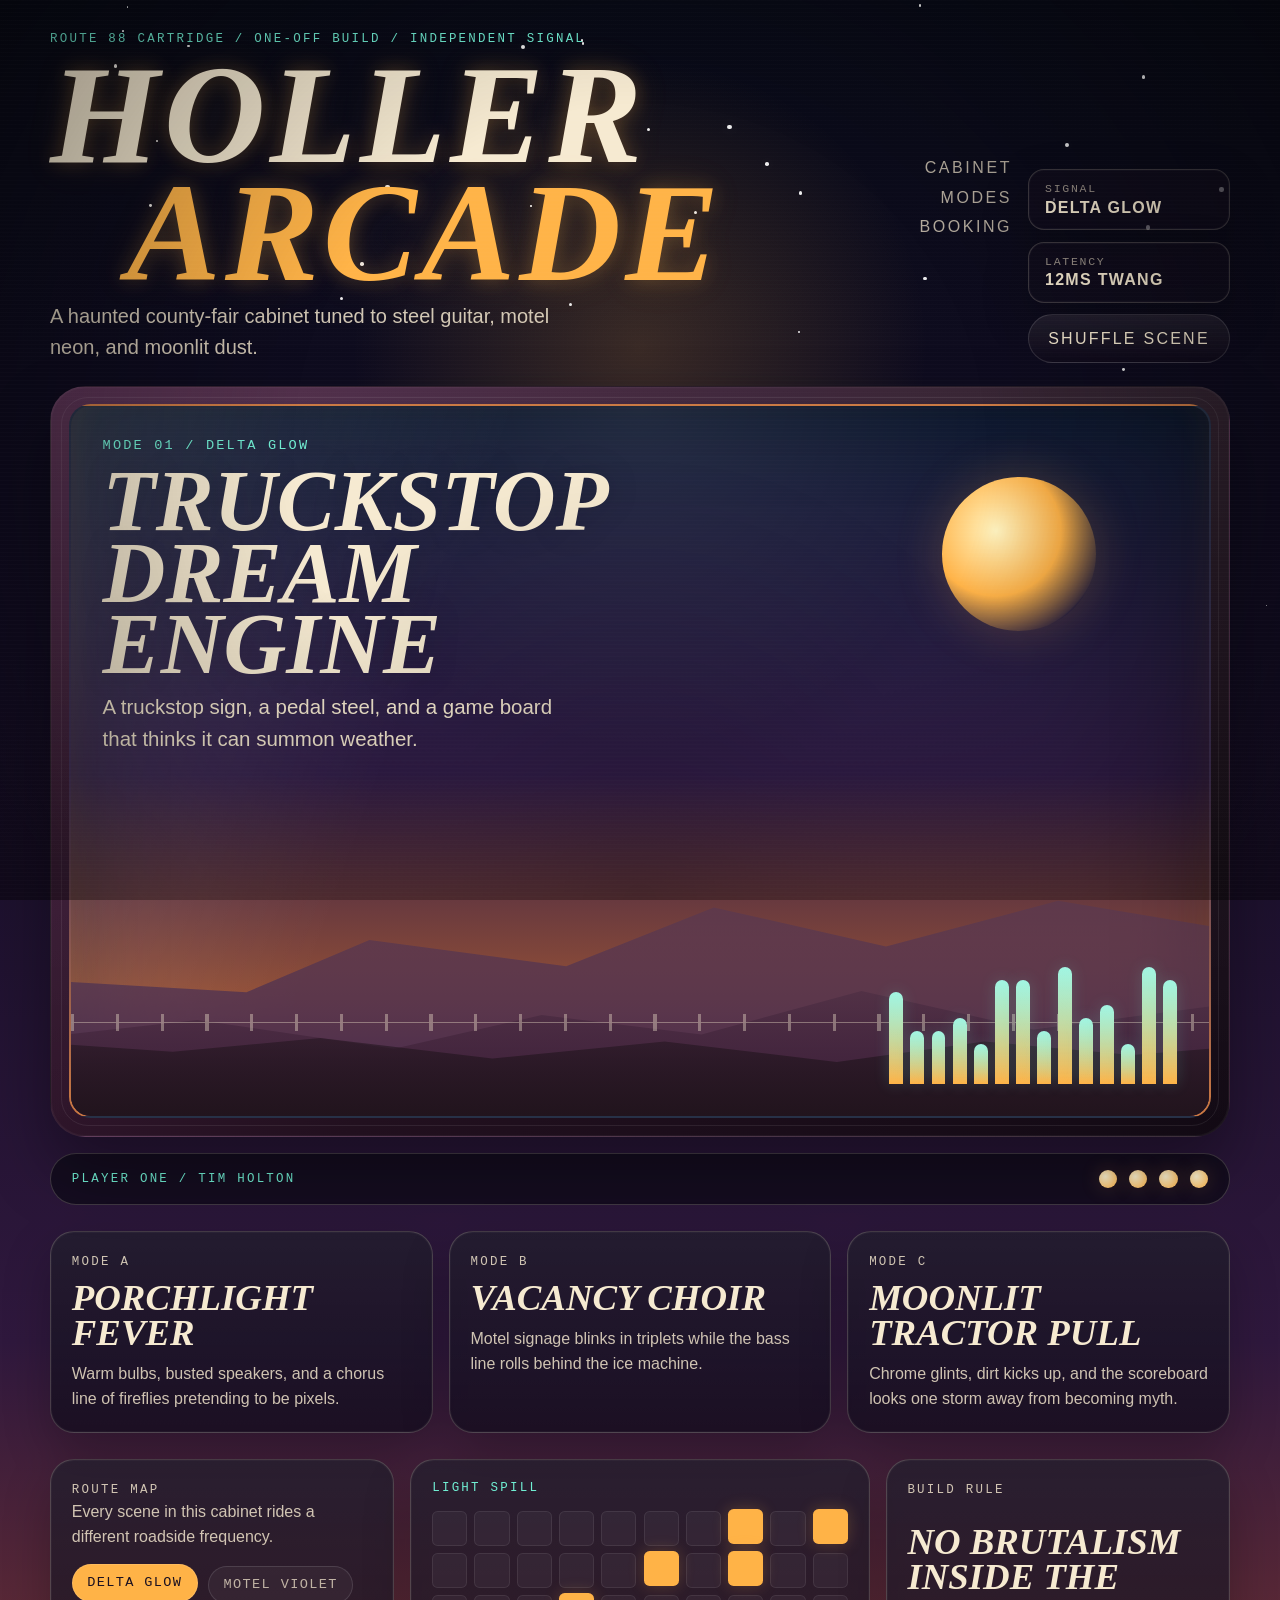
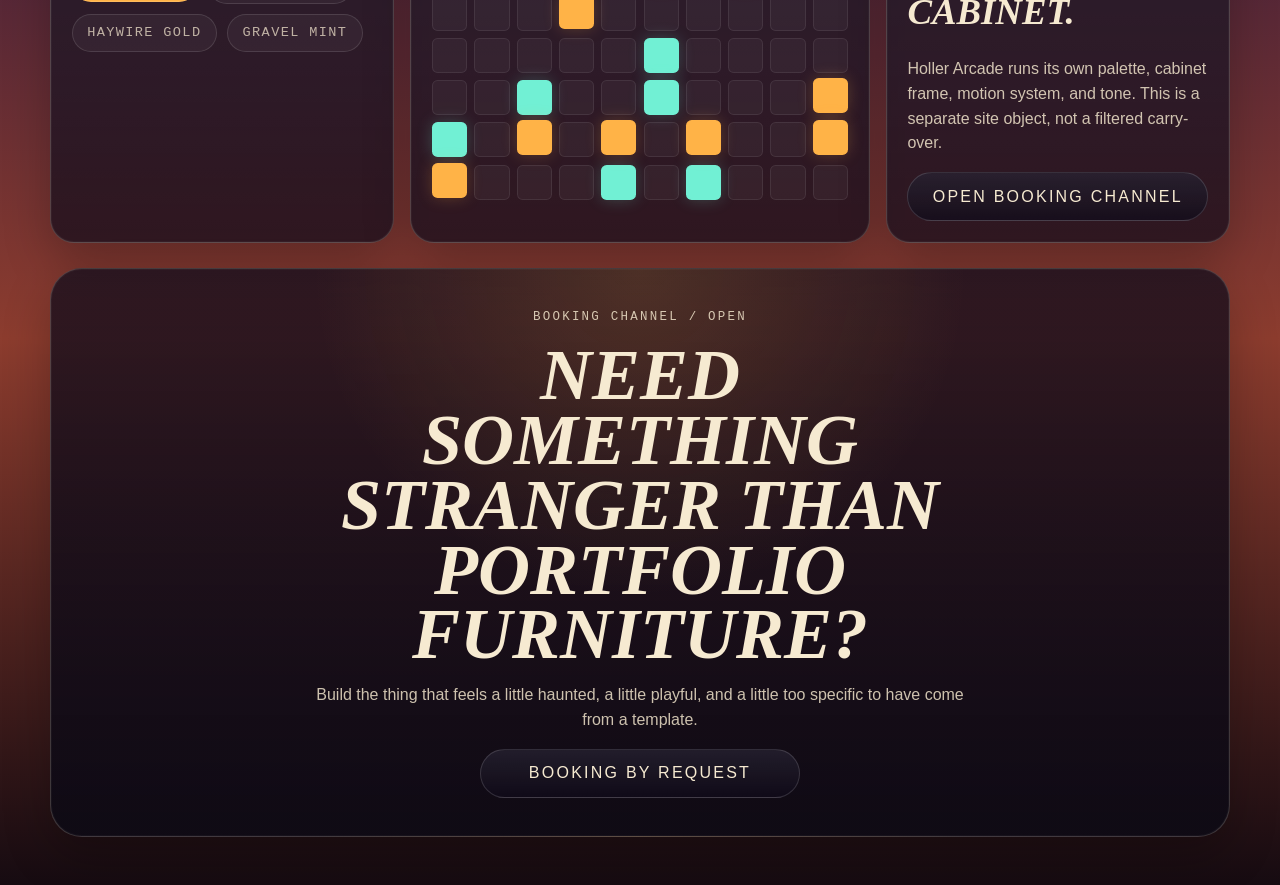
==== sites/holler-arcade/public/index.html @ 8bac521a "Redact email and republish site" ====
<!DOCTYPE html>
<html lang="en">
  <head>
    <meta charset="UTF-8" />
    <meta name="viewport" content="width=device-width, initial-scale=1.0" />
    <meta
      name="description"
      content="Holler Arcade is a haunted roadside game cabinet with motel neon, steel guitar static, and moonlit county-fair energy."
    />
    <title>Holler Arcade</title>
    <link rel="stylesheet" href="./styles.css" />
  </head>
  <body data-scene="delta">
    <div class="fx-scanlines" aria-hidden="true"></div>
    <div class="fx-vignette" aria-hidden="true"></div>
    <div class="starfield" id="starfield" aria-hidden="true"></div>

    <header class="marquee-panel" id="top">
      <div class="marquee-copy">
        <p class="boot-text">route 88 cartridge / one-off build / independent signal</p>
        <h1 class="marquee-title">
          <span>HOLLER</span>
          <span>ARCADE</span>
        </h1>
        <p class="marquee-blurb">
          A haunted county-fair cabinet tuned to steel guitar, motel neon, and
          moonlit dust.
        </p>
      </div>

      <nav class="wayfinding" aria-label="Primary">
        <a href="#cabinet">Cabinet</a>
        <a href="#modes">Modes</a>
        <a href="#booking">Booking</a>
      </nav>

      <aside class="status-cluster" aria-label="System status">
        <div class="status-pill">
          <span>signal</span>
          <strong id="signal-label">Delta Glow</strong>
        </div>
        <div class="status-pill">
          <span>latency</span>
          <strong id="latency-label">12ms twang</strong>
        </div>
        <button class="shuffle-button" id="shuffle-scene" type="button">
          shuffle scene
        </button>
      </aside>
    </header>

    <main class="playfield">
      <section class="screen-stage" id="cabinet">
        <div class="cabinet-frame">
          <div class="cabinet-glass">
            <div class="sun-disc"></div>
            <div class="mesa mesa-back"></div>
            <div class="mesa mesa-mid"></div>
            <div class="mesa mesa-front"></div>
            <div class="fence-line"></div>

            <div class="screen-hud">
              <p class="screen-kicker" id="scene-kicker">Mode 01 / Delta Glow</p>
              <h2 class="screen-title" id="scene-title">TRUCKSTOP DREAM ENGINE</h2>
              <p class="screen-copy" id="scene-copy">
                A truckstop sign, a pedal steel, and a game board that thinks it
                can summon weather.
              </p>
            </div>

            <div class="equalizer" id="equalizer" aria-hidden="true">
              <span></span>
              <span></span>
              <span></span>
              <span></span>
              <span></span>
              <span></span>
              <span></span>
              <span></span>
              <span></span>
              <span></span>
              <span></span>
              <span></span>
              <span></span>
              <span></span>
            </div>
          </div>
        </div>

        <div class="control-strip" aria-hidden="true">
          <p class="control-label">player one / tim holton</p>
          <div class="control-orbs">
            <span class="control-orb"></span>
            <span class="control-orb"></span>
            <span class="control-orb"></span>
            <span class="control-orb"></span>
          </div>
        </div>
      </section>

      <section class="mode-grid" id="modes">
        <article class="mode-card">
          <p class="mode-id">MODE A</p>
          <h3>Porchlight Fever</h3>
          <p>
            Warm bulbs, busted speakers, and a chorus line of fireflies
            pretending to be pixels.
          </p>
        </article>
        <article class="mode-card">
          <p class="mode-id">MODE B</p>
          <h3>Vacancy Choir</h3>
          <p>
            Motel signage blinks in triplets while the bass line rolls behind
            the ice machine.
          </p>
        </article>
        <article class="mode-card">
          <p class="mode-id">MODE C</p>
          <h3>Moonlit Tractor Pull</h3>
          <p>
            Chrome glints, dirt kicks up, and the scoreboard looks one storm away
            from becoming myth.
          </p>
        </article>
      </section>

      <section class="junction-grid">
        <article class="route-console">
          <p class="console-label">Route map</p>
          <p class="console-copy">
            Every scene in this cabinet rides a different roadside frequency.
          </p>
          <ul class="route-list">
            <li class="route-chip is-active">Delta Glow</li>
            <li class="route-chip">Motel Violet</li>
            <li class="route-chip">Haywire Gold</li>
            <li class="route-chip">Gravel Mint</li>
          </ul>
        </article>

        <div class="pixel-marsh-wrap">
          <p class="console-label">Light spill</p>
          <div class="pixel-marsh" id="pixel-marsh" aria-hidden="true"></div>
        </div>

        <article class="manifest-card">
          <p class="console-label">Build rule</p>
          <h3>No brutalism inside the cabinet.</h3>
          <p>
            Holler Arcade runs its own palette, cabinet frame, motion system, and
            tone. This is a separate site object, not a filtered carry-over.
          </p>
          <a class="manifest-link" href="#booking">Open booking channel</a>
        </article>
      </section>

      <section class="booking-bunker" id="booking">
        <p class="booking-kicker">booking channel / open</p>
        <h2>Need something stranger than portfolio furniture?</h2>
        <p>
          Build the thing that feels a little haunted, a little playful, and a
          little too specific to have come from a template.
        </p>
        <span class="booking-mail">booking by request</span>
      </section>
    </main>

    <script src="./script.js"></script>
  </body>
</html>
---- sites/holler-arcade/public/styles.css ----
:root {
  --paper: #f6ead1;
  --night: #090d1f;
  --cabinet: #1e1023;
  --cabinet-edge: #4e234d;
  --glass-top: #0e1a32;
  --glass-mid: #321d49;
  --glass-bottom: #c56a2d;
  --accent: #ffb347;
  --accent-soft: rgba(255, 179, 71, 0.22);
  --accent-cool: #71f0d4;
  --line: rgba(246, 234, 209, 0.2);
  --mesa-back: #3a2451;
  --mesa-mid: #3d1f36;
  --mesa-front: #21141d;
}

* {
  box-sizing: border-box;
}

html {
  scroll-behavior: smooth;
}

body {
  margin: 0;
  min-height: 100vh;
  color: var(--paper);
  background:
    radial-gradient(circle at 50% 14%, rgba(255, 179, 71, 0.18), transparent 18rem),
    linear-gradient(180deg, #060814 0%, #130d25 26%, #2f183d 54%, #8c3c2e 78%, #160b11 100%);
  font-family: "Trebuchet MS", "Arial Rounded MT Bold", sans-serif;
  overflow-x: hidden;
}

body[data-scene="motel"] {
  --glass-top: #09111d;
  --glass-mid: #1d1f4d;
  --glass-bottom: #932452;
  --accent: #ff6ec7;
  --accent-soft: rgba(255, 110, 199, 0.22);
  --accent-cool: #72e6ff;
  --mesa-back: #22224d;
  --mesa-mid: #311c40;
  --mesa-front: #1a0f21;
}

body[data-scene="haywire"] {
  --glass-top: #111725;
  --glass-mid: #4a2218;
  --glass-bottom: #d89b2f;
  --accent: #ffe16c;
  --accent-soft: rgba(255, 225, 108, 0.22);
  --accent-cool: #7bf0c9;
  --mesa-back: #533524;
  --mesa-mid: #45211d;
  --mesa-front: #231515;
}

body[data-scene="gravel"] {
  --glass-top: #08141f;
  --glass-mid: #173449;
  --glass-bottom: #57722e;
  --accent: #72f5ce;
  --accent-soft: rgba(114, 245, 206, 0.2);
  --accent-cool: #ffd37a;
  --mesa-back: #21405a;
  --mesa-mid: #244138;
  --mesa-front: #13211d;
}

a {
  color: inherit;
  text-decoration: none;
}

.fx-scanlines,
.fx-vignette,
.starfield {
  position: fixed;
  inset: 0;
  pointer-events: none;
}

.fx-scanlines {
  z-index: 4;
  background:
    linear-gradient(rgba(255, 255, 255, 0.02), rgba(0, 0, 0, 0.04)),
    repeating-linear-gradient(
      180deg,
      rgba(255, 255, 255, 0.04) 0,
      rgba(255, 255, 255, 0.04) 1px,
      transparent 1px,
      transparent 4px
    );
  mix-blend-mode: screen;
  opacity: 0.28;
}

.fx-vignette {
  z-index: 3;
  background:
    radial-gradient(circle at center, transparent 44%, rgba(0, 0, 0, 0.42) 100%),
    radial-gradient(circle at bottom, rgba(0, 0, 0, 0.26), transparent 40%);
}

.starfield {
  z-index: 1;
}

.starfield span {
  position: absolute;
  left: var(--x);
  top: var(--y);
  width: var(--size);
  height: var(--size);
  border-radius: 50%;
  background: rgba(255, 255, 255, 0.92);
  box-shadow: 0 0 1rem rgba(255, 255, 255, 0.28);
  animation: blink var(--speed) ease-in-out infinite;
  animation-delay: var(--delay);
}

.marquee-panel,
.playfield {
  position: relative;
  z-index: 2;
  width: min(1180px, calc(100% - 2rem));
  margin: 0 auto;
}

.marquee-panel {
  display: grid;
  grid-template-columns: minmax(0, 1.4fr) auto auto;
  gap: 1rem;
  align-items: end;
  padding: clamp(1.1rem, 3vw, 2rem) 0 1.4rem;
}

.boot-text,
.control-label,
.console-label,
.booking-kicker,
.mode-id {
  margin: 0;
  color: var(--accent-cool);
  font-family: "Courier New", monospace;
  font-size: 0.78rem;
  letter-spacing: 0.18em;
  text-transform: uppercase;
}

.marquee-copy {
  display: grid;
  gap: 0.85rem;
}

.marquee-title {
  display: grid;
  gap: 0.06em;
  margin: 0;
  font-family: "Palatino Linotype", Georgia, serif;
  font-size: clamp(3.8rem, 12vw, 8.8rem);
  font-style: italic;
  font-weight: 700;
  letter-spacing: 0.03em;
  line-height: 0.78;
  text-transform: uppercase;
  text-shadow:
    0 0 1.2rem rgba(255, 179, 71, 0.24),
    0 0 2.4rem rgba(255, 179, 71, 0.14);
}

.marquee-title span:last-child {
  margin-left: clamp(1rem, 6vw, 5rem);
  color: var(--accent);
}

.marquee-blurb {
  max-width: 34rem;
  margin: 0;
  color: rgba(246, 234, 209, 0.84);
  font-size: clamp(1rem, 2.2vw, 1.25rem);
  line-height: 1.55;
}

.wayfinding,
.status-cluster {
  display: grid;
  gap: 0.7rem;
}

.wayfinding {
  justify-items: end;
  align-self: center;
}

.wayfinding a {
  color: rgba(246, 234, 209, 0.72);
  letter-spacing: 0.16em;
  text-transform: uppercase;
  transition: color 180ms ease;
}

.wayfinding a:hover {
  color: var(--accent);
}

.status-pill,
.route-console,
.pixel-marsh-wrap,
.manifest-card,
.mode-card,
.booking-bunker {
  border: 1px solid var(--line);
  box-shadow:
    0 1.2rem 3rem rgba(0, 0, 0, 0.24),
    inset 0 0 0 1px rgba(255, 255, 255, 0.03);
}

.status-pill {
  display: grid;
  gap: 0.2rem;
  padding: 0.8rem 1rem;
  border-radius: 1rem;
  background: rgba(17, 12, 28, 0.6);
}

.status-pill span {
  color: rgba(246, 234, 209, 0.6);
  font-family: "Courier New", monospace;
  font-size: 0.72rem;
  letter-spacing: 0.15em;
  text-transform: uppercase;
}

.status-pill strong {
  font-size: 1rem;
  letter-spacing: 0.08em;
  text-transform: uppercase;
}

.shuffle-button,
.manifest-link,
.booking-mail {
  display: inline-flex;
  align-items: center;
  justify-content: center;
  gap: 0.5rem;
  min-height: 3rem;
  padding: 0.9rem 1.2rem;
  border-radius: 999px;
  border: 1px solid rgba(255, 255, 255, 0.14);
  background:
    linear-gradient(180deg, rgba(255, 255, 255, 0.08), rgba(255, 255, 255, 0)),
    rgba(17, 12, 28, 0.74);
  color: var(--paper);
  font: inherit;
  letter-spacing: 0.14em;
  text-transform: uppercase;
  cursor: pointer;
  transition:
    transform 180ms ease,
    border-color 180ms ease,
    color 180ms ease;
}

.shuffle-button:hover,
.manifest-link:hover,
.booking-mail:hover {
  transform: translateY(-2px);
  border-color: rgba(255, 255, 255, 0.32);
  color: var(--accent);
}

.playfield {
  display: grid;
  gap: 1.6rem;
  padding-bottom: 3rem;
}

.screen-stage {
  display: grid;
  gap: 1rem;
}

.cabinet-frame {
  position: relative;
  padding: 1.1rem;
  border-radius: 2.2rem;
  background:
    linear-gradient(180deg, rgba(255, 255, 255, 0.08), transparent),
    linear-gradient(135deg, #4b2144, #22101f 54%, #120a14);
  border: 1px solid rgba(255, 255, 255, 0.06);
  box-shadow:
    0 2rem 4rem rgba(0, 0, 0, 0.34),
    inset 0 0 0 1px rgba(255, 255, 255, 0.04);
}

.cabinet-frame::before {
  content: "";
  position: absolute;
  inset: 0.65rem;
  border-radius: 1.7rem;
  border: 1px solid rgba(255, 255, 255, 0.08);
}

.cabinet-glass {
  position: relative;
  overflow: hidden;
  aspect-ratio: 16 / 10;
  border-radius: 1.35rem;
  background: linear-gradient(180deg, var(--glass-top), var(--glass-mid) 52%, var(--glass-bottom));
  border: 2px solid rgba(255, 255, 255, 0.1);
  box-shadow:
    inset 0 0 6rem rgba(0, 0, 0, 0.26),
    inset 0 -1rem 2rem rgba(255, 179, 71, 0.1);
}

.cabinet-glass::before {
  content: "";
  position: absolute;
  inset: 0;
  background:
    linear-gradient(110deg, rgba(255, 255, 255, 0.14), transparent 32%),
    radial-gradient(circle at 50% 0, rgba(255, 255, 255, 0.08), transparent 38%);
}

.sun-disc {
  position: absolute;
  top: 10%;
  right: 10%;
  width: clamp(6rem, 12vw, 10rem);
  aspect-ratio: 1;
  border-radius: 50%;
  background: radial-gradient(circle at 35% 35%, #fff4c1 0, var(--accent) 46%, rgba(255, 179, 71, 0.14) 76%, transparent 78%);
  box-shadow: 0 0 3rem var(--accent-soft);
}

.mesa {
  position: absolute;
  left: -4%;
  right: -4%;
  bottom: 0;
}

.mesa-back {
  height: 46%;
  background: linear-gradient(180deg, rgba(255, 255, 255, 0.05), var(--mesa-back));
  clip-path: polygon(0 100%, 0 58%, 18% 62%, 28% 46%, 44% 54%, 56% 36%, 70% 48%, 84% 34%, 100% 44%, 100% 100%);
}

.mesa-mid {
  height: 34%;
  background: linear-gradient(180deg, rgba(255, 255, 255, 0.05), var(--mesa-mid));
  clip-path: polygon(0 100%, 0 68%, 14% 60%, 30% 72%, 42% 58%, 55% 66%, 68% 48%, 82% 64%, 100% 52%, 100% 100%);
}

.mesa-front {
  height: 24%;
  background: linear-gradient(180deg, rgba(0, 0, 0, 0), var(--mesa-front));
  clip-path: polygon(0 100%, 0 56%, 12% 62%, 24% 54%, 38% 66%, 52% 56%, 66% 68%, 78% 56%, 90% 64%, 100% 58%, 100% 100%);
}

.fence-line {
  position: absolute;
  left: 0;
  right: 0;
  bottom: 12%;
  height: 1.1rem;
  background:
    repeating-linear-gradient(
      90deg,
      rgba(246, 234, 209, 0.9) 0 0.2rem,
      transparent 0.2rem 2.8rem
    ),
    linear-gradient(180deg, transparent 0 45%, rgba(246, 234, 209, 0.9) 45% 55%, transparent 55% 100%);
  opacity: 0.42;
}

.screen-hud {
  position: absolute;
  top: clamp(1.25rem, 3vw, 2rem);
  left: clamp(1.25rem, 3vw, 2rem);
  max-width: min(34rem, 64%);
  display: grid;
  gap: 0.75rem;
}

.screen-kicker {
  margin: 0;
  color: var(--accent-cool);
  font-family: "Courier New", monospace;
  font-size: 0.85rem;
  letter-spacing: 0.16em;
  text-transform: uppercase;
}

.screen-title {
  margin: 0;
  font-family: "Palatino Linotype", Georgia, serif;
  font-size: clamp(2.6rem, 6.8vw, 5.6rem);
  font-style: italic;
  font-weight: 700;
  line-height: 0.82;
  text-transform: uppercase;
  text-shadow: 0 0 2rem rgba(0, 0, 0, 0.18);
}

.screen-copy {
  max-width: 30rem;
  margin: 0;
  font-size: clamp(1rem, 2.4vw, 1.28rem);
  line-height: 1.55;
}

.equalizer {
  position: absolute;
  right: clamp(1rem, 3vw, 2rem);
  bottom: clamp(1rem, 3vw, 2rem);
  display: flex;
  align-items: flex-end;
  gap: 0.45rem;
  width: min(18rem, 34%);
  height: clamp(5rem, 12vw, 8rem);
}

.equalizer span {
  flex: 1;
  height: calc(12% + (var(--level, 4) * 10%));
  border-radius: 0.5rem 0.5rem 0 0;
  background:
    linear-gradient(180deg, rgba(255, 255, 255, 0.34), transparent),
    linear-gradient(180deg, var(--accent-cool), var(--accent));
  box-shadow: 0 0 1rem rgba(113, 240, 212, 0.18);
  transition: height 220ms steps(4), opacity 220ms ease;
}

.control-strip {
  display: flex;
  justify-content: space-between;
  align-items: center;
  gap: 1rem;
  padding: 1rem 1.3rem;
  border-radius: 999px;
  background: rgba(13, 10, 23, 0.72);
  border: 1px solid var(--line);
}

.control-orbs {
  display: flex;
  gap: 0.75rem;
}

.control-orb {
  width: 1.15rem;
  aspect-ratio: 1;
  border-radius: 50%;
  background: radial-gradient(circle at 35% 35%, #fff6d5, var(--accent));
  box-shadow: 0 0 1.25rem var(--accent-soft);
}

.mode-grid,
.junction-grid {
  display: grid;
  gap: 1rem;
}

.mode-grid {
  grid-template-columns: repeat(3, minmax(0, 1fr));
}

.mode-card,
.route-console,
.pixel-marsh-wrap,
.manifest-card {
  padding: 1.3rem;
  border-radius: 1.5rem;
  background:
    linear-gradient(180deg, rgba(255, 255, 255, 0.06), transparent),
    rgba(15, 11, 27, 0.7);
}

.mode-card h3,
.manifest-card h3 {
  margin: 0.55rem 0 0.7rem;
  font-family: "Palatino Linotype", Georgia, serif;
  font-size: clamp(1.55rem, 3vw, 2.3rem);
  font-style: italic;
  line-height: 0.95;
  text-transform: uppercase;
}

.mode-card p,
.manifest-card p,
.route-console p,
.booking-bunker p {
  margin: 0;
  color: rgba(246, 234, 209, 0.82);
  line-height: 1.55;
}

.junction-grid {
  grid-template-columns: minmax(0, 0.9fr) minmax(18rem, 1.2fr) minmax(0, 0.9fr);
  align-items: stretch;
}

.console-copy {
  margin-top: 0.9rem;
}

.route-list {
  display: flex;
  flex-wrap: wrap;
  gap: 0.65rem;
  margin: 1rem 0 0;
  padding: 0;
  list-style: none;
}

.route-chip {
  padding: 0.65rem 0.9rem;
  border-radius: 999px;
  border: 1px solid rgba(255, 255, 255, 0.12);
  background: rgba(255, 255, 255, 0.04);
  color: rgba(246, 234, 209, 0.72);
  font-family: "Courier New", monospace;
  font-size: 0.85rem;
  letter-spacing: 0.1em;
  text-transform: uppercase;
  transition:
    background 180ms ease,
    color 180ms ease,
    transform 180ms ease;
}

.route-chip.is-active {
  background: var(--accent);
  color: #1a1021;
  transform: translateY(-2px);
}

.pixel-marsh {
  display: grid;
  grid-template-columns: repeat(10, minmax(0, 1fr));
  gap: 0.45rem;
  margin-top: 1rem;
}

.pixel-marsh span {
  aspect-ratio: 1;
  border-radius: 0.35rem;
  background: rgba(255, 255, 255, 0.04);
  box-shadow: inset 0 0 0 1px rgba(255, 255, 255, 0.08);
  transition:
    background 180ms steps(2),
    transform 180ms steps(2),
    box-shadow 180ms steps(2);
}

.pixel-marsh span.is-lit {
  background: var(--accent);
  transform: translateY(-2px);
  box-shadow: 0 0 1rem var(--accent-soft);
}

.pixel-marsh span.is-cool {
  background: var(--accent-cool);
  box-shadow: 0 0 1rem rgba(113, 240, 212, 0.22);
}

.manifest-card {
  display: grid;
  align-content: start;
  gap: 1rem;
}

.booking-bunker {
  display: grid;
  justify-items: center;
  gap: 1rem;
  padding: clamp(1.5rem, 4vw, 2.4rem);
  border-radius: 2rem;
  background:
    radial-gradient(circle at top, rgba(255, 179, 71, 0.16), transparent 40%),
    linear-gradient(180deg, rgba(16, 12, 28, 0.74), rgba(13, 10, 21, 0.88));
  text-align: center;
}

.booking-bunker h2 {
  max-width: 40rem;
  margin: 0;
  font-family: "Palatino Linotype", Georgia, serif;
  font-size: clamp(2.2rem, 6vw, 4.5rem);
  font-style: italic;
  line-height: 0.9;
  text-transform: uppercase;
}

.booking-bunker p {
  max-width: 42rem;
}

.booking-mail {
  min-width: min(100%, 20rem);
}

@keyframes blink {
  0%,
  100% {
    opacity: 0.22;
    transform: scale(1);
  }

  50% {
    opacity: 1;
    transform: scale(1.4);
  }
}

@media (max-width: 980px) {
  .marquee-panel,
  .mode-grid,
  .junction-grid {
    grid-template-columns: 1fr;
  }

  .wayfinding {
    justify-items: start;
    grid-auto-flow: column;
    justify-content: start;
    gap: 1rem;
  }

  .status-cluster {
    grid-template-columns: repeat(3, minmax(0, 1fr));
    align-items: stretch;
  }

  .screen-hud {
    max-width: 72%;
  }

  .equalizer {
    width: min(15rem, 44%);
  }
}

@media (max-width: 720px) {
  .marquee-panel,
  .playfield {
    width: min(1180px, calc(100% - 1rem));
  }

  .status-cluster {
    grid-template-columns: 1fr;
  }

  .wayfinding {
    grid-auto-flow: row;
    justify-items: start;
  }

  .screen-hud {
    max-width: none;
    right: 1rem;
  }

  .equalizer {
    left: 1rem;
    right: 1rem;
    width: auto;
    height: 4.5rem;
    bottom: 1rem;
  }

  .cabinet-glass {
    aspect-ratio: 4 / 5;
  }
}

@media (prefers-reduced-motion: reduce) {
  html {
    scroll-behavior: auto;
  }

  *,
  *::before,
  *::after {
    animation-duration: 0.01ms !important;
    animation-iteration-count: 1 !important;
    transition-duration: 0.01ms !important;
  }
}
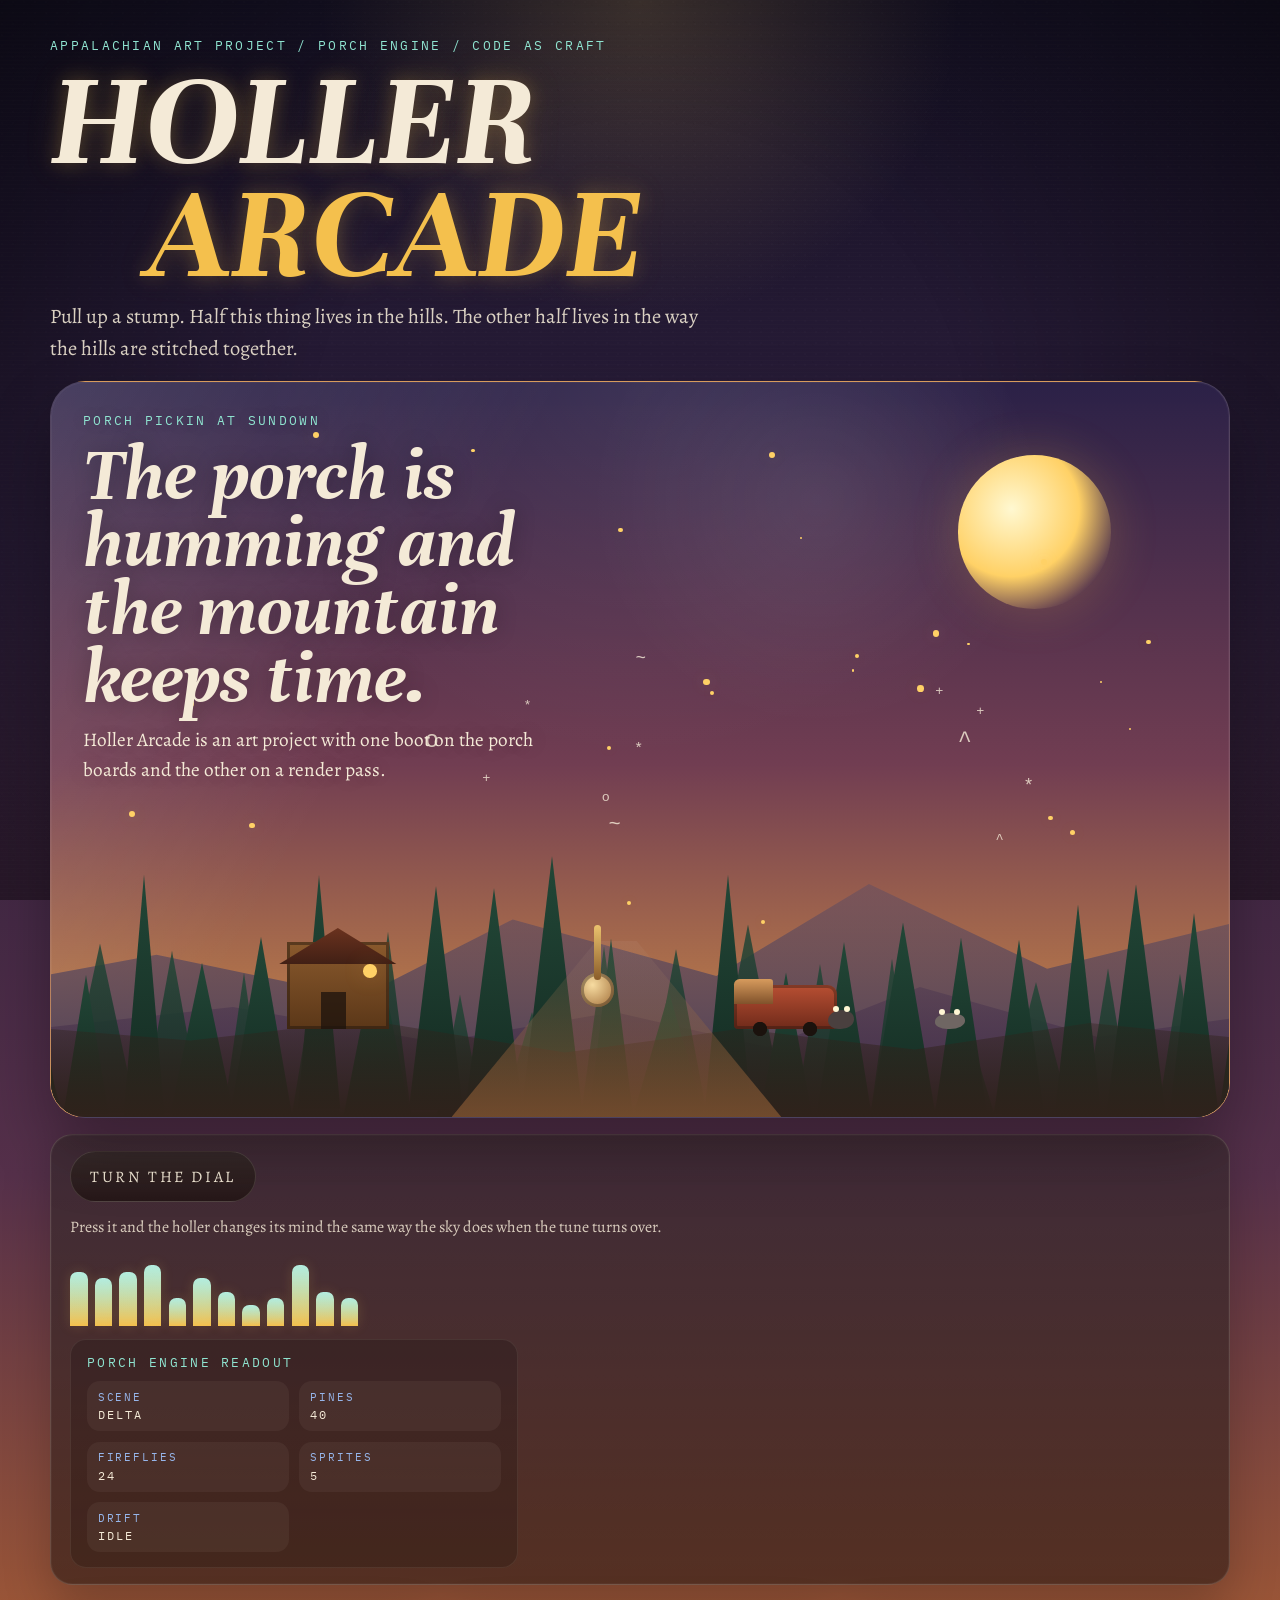
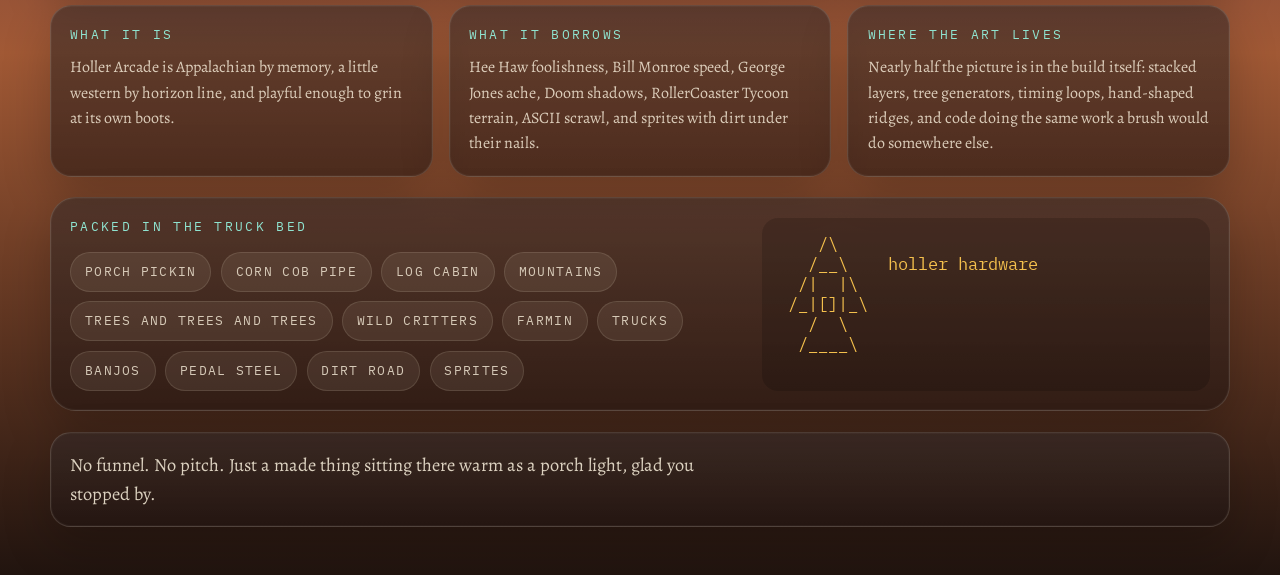
==== commit 19addf18: "Rebuild holler-arcade as porch engine" ====
--- a/sites/holler-arcade/public/index.html
+++ b/sites/holler-arcade/public/index.html
@@ -5,164 +5,177 @@
     <meta name="viewport" content="width=device-width, initial-scale=1.0" />
     <meta
       name="description"
-      content="Holler Arcade is a haunted roadside game cabinet with motel neon, steel guitar static, and moonlit county-fair energy."
+      content="Holler Arcade is an Appalachian 2.5D art project built from porch memory, sprites, and code behaving like folk craft."
     />
     <title>Holler Arcade</title>
+    <link rel="preconnect" href="https://fonts.googleapis.com" />
+    <link rel="preconnect" href="https://fonts.gstatic.com" crossorigin />
+    <link
+      rel="stylesheet"
+      href="https://fonts.googleapis.com/css2?family=Alegreya:wght@400;500;700&family=IBM+Plex+Mono:wght@400;500&family=Unna:ital,wght@0,700;1,700&display=swap"
+    />
     <link rel="stylesheet" href="./styles.css" />
   </head>
   <body data-scene="delta">
-    <div class="fx-scanlines" aria-hidden="true"></div>
-    <div class="fx-vignette" aria-hidden="true"></div>
-    <div class="starfield" id="starfield" aria-hidden="true"></div>
+    <div class="grain-layer" aria-hidden="true"></div>
+    <div class="scanline-layer" aria-hidden="true"></div>
+    <div class="vignette-layer" aria-hidden="true"></div>
 
-    <header class="marquee-panel" id="top">
-      <div class="marquee-copy">
-        <p class="boot-text">route 88 cartridge / one-off build / independent signal</p>
-        <h1 class="marquee-title">
-          <span>HOLLER</span>
-          <span>ARCADE</span>
-        </h1>
-        <p class="marquee-blurb">
-          A haunted county-fair cabinet tuned to steel guitar, motel neon, and
-          moonlit dust.
-        </p>
-      </div>
-
-      <nav class="wayfinding" aria-label="Primary">
-        <a href="#cabinet">Cabinet</a>
-        <a href="#modes">Modes</a>
-        <a href="#booking">Booking</a>
-      </nav>
-
-      <aside class="status-cluster" aria-label="System status">
-        <div class="status-pill">
-          <span>signal</span>
-          <strong id="signal-label">Delta Glow</strong>
-        </div>
-        <div class="status-pill">
-          <span>latency</span>
-          <strong id="latency-label">12ms twang</strong>
-        </div>
-        <button class="shuffle-button" id="shuffle-scene" type="button">
-          shuffle scene
-        </button>
-      </aside>
+    <header class="masthead">
+      <p class="sigil">appalachian art project / porch engine / code as craft</p>
+      <h1 class="wordmark">
+        <span>HOLLER</span>
+        <span>ARCADE</span>
+      </h1>
+      <p class="lede">
+        Pull up a stump. Half this thing lives in the hills. The other half
+        lives in the way the hills are stitched together.
+      </p>
     </header>
 
-    <main class="playfield">
-      <section class="screen-stage" id="cabinet">
-        <div class="cabinet-frame">
-          <div class="cabinet-glass">
-            <div class="sun-disc"></div>
-            <div class="mesa mesa-back"></div>
-            <div class="mesa mesa-mid"></div>
-            <div class="mesa mesa-front"></div>
-            <div class="fence-line"></div>
+    <main class="experience">
+      <section class="holler-stage">
+        <div class="stage-window" id="stage-window">
+          <div class="sky-haze"></div>
+          <div class="sun-or-moon"></div>
+          <div class="firefly-field" id="firefly-field" aria-hidden="true"></div>
+          <div class="mountain-ridge ridge-back" data-depth="0.08"></div>
+          <div class="mountain-ridge ridge-mid" data-depth="0.16"></div>
+          <div class="pine-belt pine-belt-back" id="pine-back" data-depth="0.25"></div>
+          <div class="pine-belt pine-belt-front" id="pine-front" data-depth="0.36"></div>
+          <div class="ground-ridge" data-depth="0.46"></div>
+          <div class="dust-path" data-depth="0.54"></div>
+          <div class="sprite sprite-cabin" data-depth="0.58">
+            <span class="porch-lamp"></span>
+          </div>
+          <div class="sprite sprite-truck" data-depth="0.66"></div>
+          <div class="sprite sprite-banjo" data-depth="0.7"></div>
+          <div class="sprite sprite-critter critter-raccoon" data-depth="0.76"></div>
+          <div class="sprite sprite-critter critter-possum" data-depth="0.84"></div>
+          <div class="note-drift" id="note-drift" aria-hidden="true"></div>
 
-            <div class="screen-hud">
-              <p class="screen-kicker" id="scene-kicker">Mode 01 / Delta Glow</p>
-              <h2 class="screen-title" id="scene-title">TRUCKSTOP DREAM ENGINE</h2>
-              <p class="screen-copy" id="scene-copy">
-                A truckstop sign, a pedal steel, and a game board that thinks it
-                can summon weather.
-              </p>
-            </div>
-
-            <div class="equalizer" id="equalizer" aria-hidden="true">
-              <span></span>
-              <span></span>
-              <span></span>
-              <span></span>
-              <span></span>
-              <span></span>
-              <span></span>
-              <span></span>
-              <span></span>
-              <span></span>
-              <span></span>
-              <span></span>
-              <span></span>
-              <span></span>
-            </div>
+          <div class="stage-copy">
+            <p class="scene-label" id="scene-label">Porch Pickin at Sundown</p>
+            <h2 class="scene-title" id="scene-title">
+              The porch is humming and the mountain keeps time.
+            </h2>
+            <p class="scene-copy" id="scene-copy">
+              Holler Arcade is an art project with one boot on the porch boards
+              and the other on a render pass.
+            </p>
           </div>
         </div>
 
-        <div class="control-strip" aria-hidden="true">
-          <p class="control-label">player one / tim holton</p>
-          <div class="control-orbs">
-            <span class="control-orb"></span>
-            <span class="control-orb"></span>
-            <span class="control-orb"></span>
-            <span class="control-orb"></span>
+        <div class="dial-rack">
+          <button class="dial-button" id="turn-dial" type="button">
+            turn the dial
+          </button>
+          <p class="dial-text">
+            Press it and the holler changes its mind the same way the sky does
+            when the tune turns over.
+          </p>
+          <div class="tone-bars" id="tone-bars" aria-hidden="true">
+            <span></span>
+            <span></span>
+            <span></span>
+            <span></span>
+            <span></span>
+            <span></span>
+            <span></span>
+            <span></span>
+            <span></span>
+            <span></span>
+            <span></span>
+            <span></span>
+          </div>
+          <div class="machine-panel" aria-live="polite">
+            <p class="machine-label">porch engine readout</p>
+            <dl class="machine-readout">
+              <div>
+                <dt>scene</dt>
+                <dd id="readout-scene">delta</dd>
+              </div>
+              <div>
+                <dt>pines</dt>
+                <dd id="readout-pines">40</dd>
+              </div>
+              <div>
+                <dt>fireflies</dt>
+                <dd id="readout-fireflies">24</dd>
+              </div>
+              <div>
+                <dt>sprites</dt>
+                <dd id="readout-sprites">5</dd>
+              </div>
+              <div>
+                <dt>drift</dt>
+                <dd id="readout-drift">idle</dd>
+              </div>
+            </dl>
           </div>
         </div>
       </section>
 
-      <section class="mode-grid" id="modes">
-        <article class="mode-card">
-          <p class="mode-id">MODE A</p>
-          <h3>Porchlight Fever</h3>
+      <section class="truth-strip">
+        <article class="truth-card">
+          <p class="truth-kicker">What it is</p>
           <p>
-            Warm bulbs, busted speakers, and a chorus line of fireflies
-            pretending to be pixels.
+            Holler Arcade is Appalachian by memory, a little western by horizon
+            line, and playful enough to grin at its own boots.
           </p>
         </article>
-        <article class="mode-card">
-          <p class="mode-id">MODE B</p>
-          <h3>Vacancy Choir</h3>
+        <article class="truth-card">
+          <p class="truth-kicker">What it borrows</p>
           <p>
-            Motel signage blinks in triplets while the bass line rolls behind
-            the ice machine.
+            Hee Haw foolishness, Bill Monroe speed, George Jones ache, Doom
+            shadows, RollerCoaster Tycoon terrain, ASCII scrawl, and sprites
+            with dirt under their nails.
           </p>
         </article>
-        <article class="mode-card">
-          <p class="mode-id">MODE C</p>
-          <h3>Moonlit Tractor Pull</h3>
+        <article class="truth-card">
+          <p class="truth-kicker">Where the art lives</p>
           <p>
-            Chrome glints, dirt kicks up, and the scoreboard looks one storm away
-            from becoming myth.
+            Nearly half the picture is in the build itself: stacked layers,
+            tree generators, timing loops, hand-shaped ridges, and code doing
+            the same work a brush would do somewhere else.
           </p>
         </article>
       </section>
 
-      <section class="junction-grid">
-        <article class="route-console">
-          <p class="console-label">Route map</p>
-          <p class="console-copy">
-            Every scene in this cabinet rides a different roadside frequency.
-          </p>
-          <ul class="route-list">
-            <li class="route-chip is-active">Delta Glow</li>
-            <li class="route-chip">Motel Violet</li>
-            <li class="route-chip">Haywire Gold</li>
-            <li class="route-chip">Gravel Mint</li>
-          </ul>
-        </article>
-
-        <div class="pixel-marsh-wrap">
-          <p class="console-label">Light spill</p>
-          <div class="pixel-marsh" id="pixel-marsh" aria-hidden="true"></div>
+      <section class="artifact-tray">
+        <div class="artifact-copy">
+          <p class="artifact-label">Packed in the truck bed</p>
+          <div class="artifact-chipset">
+            <span class="artifact-chip">porch pickin</span>
+            <span class="artifact-chip">corn cob pipe</span>
+            <span class="artifact-chip">log cabin</span>
+            <span class="artifact-chip">mountains</span>
+            <span class="artifact-chip">trees and trees and trees</span>
+            <span class="artifact-chip">wild critters</span>
+            <span class="artifact-chip">farmin</span>
+            <span class="artifact-chip">trucks</span>
+            <span class="artifact-chip">banjos</span>
+            <span class="artifact-chip">pedal steel</span>
+            <span class="artifact-chip">dirt road</span>
+            <span class="artifact-chip">sprites</span>
+          </div>
         </div>
 
-        <article class="manifest-card">
-          <p class="console-label">Build rule</p>
-          <h3>No brutalism inside the cabinet.</h3>
-          <p>
-            Holler Arcade runs its own palette, cabinet frame, motion system, and
-            tone. This is a separate site object, not a filtered carry-over.
-          </p>
-          <a class="manifest-link" href="#booking">Open booking channel</a>
-        </article>
+        <pre class="ascii-rune" aria-label="ASCII cabin sign">
+    /\ 
+   /__\    holler hardware
+  /|  |\ 
+ /_|[]|_\
+   /  \
+  /____\
+        </pre>
       </section>
 
-      <section class="booking-bunker" id="booking">
-        <p class="booking-kicker">booking channel / open</p>
-        <h2>Need something stranger than portfolio furniture?</h2>
+      <section class="closing-note">
         <p>
-          Build the thing that feels a little haunted, a little playful, and a
-          little too specific to have come from a template.
+          No funnel. No pitch. Just a made thing sitting there warm as a porch
+          light, glad you stopped by.
         </p>
-        <span class="booking-mail">booking by request</span>
       </section>
     </main>
 
--- a/sites/holler-arcade/public/styles.css
+++ b/sites/holler-arcade/public/styles.css
@@ -1,18 +1,21 @@
 :root {
-  --paper: #f6ead1;
-  --night: #090d1f;
-  --cabinet: #1e1023;
-  --cabinet-edge: #4e234d;
-  --glass-top: #0e1a32;
-  --glass-mid: #321d49;
-  --glass-bottom: #c56a2d;
-  --accent: #ffb347;
-  --accent-soft: rgba(255, 179, 71, 0.22);
-  --accent-cool: #71f0d4;
-  --line: rgba(246, 234, 209, 0.2);
-  --mesa-back: #3a2451;
-  --mesa-mid: #3d1f36;
-  --mesa-front: #21141d;
+  --paper: #f4ead7;
+  --ink: #1b120d;
+  --sky-top: #2b2147;
+  --sky-mid: #6b3751;
+  --sky-bottom: #d08b44;
+  --sun: #ffd166;
+  --pine: #224737;
+  --pine-dark: #132820;
+  --ridge-back: #3c3559;
+  --ridge-mid: #46304a;
+  --ground: #2f221b;
+  --dust: #8b5b34;
+  --accent: #f4c04d;
+  --accent-soft: rgba(244, 192, 77, 0.22);
+  --cool: #8fe4d0;
+  --card: rgba(31, 20, 17, 0.54);
+  --line: rgba(244, 234, 215, 0.16);
 }
 
 * {
@@ -28,63 +31,78 @@
   min-height: 100vh;
   color: var(--paper);
   background:
-    radial-gradient(circle at 50% 14%, rgba(255, 179, 71, 0.18), transparent 18rem),
-    linear-gradient(180deg, #060814 0%, #130d25 26%, #2f183d 54%, #8c3c2e 78%, #160b11 100%);
-  font-family: "Trebuchet MS", "Arial Rounded MT Bold", sans-serif;
+    radial-gradient(circle at top, rgba(255, 209, 102, 0.18), transparent 20rem),
+    linear-gradient(180deg, #130f22 0%, #2e1f3e 26%, #55304a 54%, #a15935 76%, #21140f 100%);
+  font-family: "Alegreya", serif;
   overflow-x: hidden;
 }
 
-body[data-scene="motel"] {
-  --glass-top: #09111d;
-  --glass-mid: #1d1f4d;
-  --glass-bottom: #932452;
-  --accent: #ff6ec7;
-  --accent-soft: rgba(255, 110, 199, 0.22);
-  --accent-cool: #72e6ff;
-  --mesa-back: #22224d;
-  --mesa-mid: #311c40;
-  --mesa-front: #1a0f21;
-}
-
-body[data-scene="haywire"] {
-  --glass-top: #111725;
-  --glass-mid: #4a2218;
-  --glass-bottom: #d89b2f;
-  --accent: #ffe16c;
-  --accent-soft: rgba(255, 225, 108, 0.22);
-  --accent-cool: #7bf0c9;
-  --mesa-back: #533524;
-  --mesa-mid: #45211d;
-  --mesa-front: #231515;
-}
-
-body[data-scene="gravel"] {
-  --glass-top: #08141f;
-  --glass-mid: #173449;
-  --glass-bottom: #57722e;
-  --accent: #72f5ce;
-  --accent-soft: rgba(114, 245, 206, 0.2);
-  --accent-cool: #ffd37a;
-  --mesa-back: #21405a;
-  --mesa-mid: #244138;
-  --mesa-front: #13211d;
-}
-
-a {
-  color: inherit;
-  text-decoration: none;
-}
-
-.fx-scanlines,
-.fx-vignette,
-.starfield {
+body[data-scene="creek"] {
+  --sky-top: #172942;
+  --sky-mid: #1f5060;
+  --sky-bottom: #8fb4c2;
+  --sun: #dff8ff;
+  --pine: #1d4d3e;
+  --pine-dark: #143126;
+  --ridge-back: #274360;
+  --ridge-mid: #254458;
+  --ground: #1c2a24;
+  --dust: #537c80;
+  --accent: #c7f1ff;
+  --accent-soft: rgba(199, 241, 255, 0.2);
+  --cool: #9be0c0;
+}
+
+body[data-scene="truck"] {
+  --sky-top: #261726;
+  --sky-mid: #6c2a31;
+  --sky-bottom: #e39a50;
+  --sun: #ffefb0;
+  --pine: #3b5a2a;
+  --pine-dark: #1e3117;
+  --ridge-back: #522d3b;
+  --ridge-mid: #5a2d2a;
+  --ground: #322115;
+  --dust: #a76934;
+  --accent: #ffb84c;
+  --accent-soft: rgba(255, 184, 76, 0.22);
+  --cool: #ffdcb1;
+}
+
+body[data-scene="moon"] {
+  --sky-top: #0d1328;
+  --sky-mid: #1c2348;
+  --sky-bottom: #48506b;
+  --sun: #f0eff9;
+  --pine: #183327;
+  --pine-dark: #0d1d17;
+  --ridge-back: #272f4d;
+  --ridge-mid: #1c2742;
+  --ground: #12181d;
+  --dust: #4f5768;
+  --accent: #ddd9f6;
+  --accent-soft: rgba(221, 217, 246, 0.2);
+  --cool: #9fc4ff;
+}
+
+.grain-layer,
+.scanline-layer,
+.vignette-layer {
   position: fixed;
   inset: 0;
   pointer-events: none;
 }
 
-.fx-scanlines {
-  z-index: 4;
+.grain-layer {
+  background-image:
+    radial-gradient(circle at 20% 20%, rgba(255, 255, 255, 0.08) 0 1px, transparent 1px),
+    radial-gradient(circle at 80% 30%, rgba(0, 0, 0, 0.18) 0 1px, transparent 1px),
+    radial-gradient(circle at 45% 75%, rgba(255, 255, 255, 0.06) 0 1px, transparent 1px);
+  background-size: 11px 11px, 17px 17px, 19px 19px;
+  opacity: 0.16;
+}
+
+.scanline-layer {
   background:
     linear-gradient(rgba(255, 255, 255, 0.02), rgba(0, 0, 0, 0.04)),
     repeating-linear-gradient(
@@ -95,169 +113,434 @@
       transparent 4px
     );
   mix-blend-mode: screen;
-  opacity: 0.28;
-}
-
-.fx-vignette {
-  z-index: 3;
-  background:
-    radial-gradient(circle at center, transparent 44%, rgba(0, 0, 0, 0.42) 100%),
-    radial-gradient(circle at bottom, rgba(0, 0, 0, 0.26), transparent 40%);
-}
-
-.starfield {
+  opacity: 0.22;
+}
+
+.vignette-layer {
+  background:
+    radial-gradient(circle at center, transparent 42%, rgba(0, 0, 0, 0.42) 100%),
+    radial-gradient(circle at bottom, rgba(0, 0, 0, 0.2), transparent 44%);
+}
+
+.masthead,
+.experience {
+  position: relative;
   z-index: 1;
-}
-
-.starfield span {
-  position: absolute;
+  width: min(1180px, calc(100% - 2rem));
+  margin: 0 auto;
+}
+
+.masthead {
+  display: grid;
+  gap: 0.85rem;
+  padding: clamp(1.4rem, 4vw, 2.3rem) 0 1rem;
+}
+
+.sigil,
+.scene-label,
+.truth-kicker,
+.artifact-label,
+.machine-label,
+.machine-readout dt,
+.machine-readout dd {
+  margin: 0;
+  color: var(--cool);
+  font-family: "IBM Plex Mono", monospace;
+  font-size: 0.8rem;
+  letter-spacing: 0.18em;
+  text-transform: uppercase;
+}
+
+.wordmark {
+  display: grid;
+  gap: 0.04em;
+  margin: 0;
+  font-family: "Unna", serif;
+  font-size: clamp(4rem, 12vw, 8.6rem);
+  font-style: italic;
+  font-weight: 700;
+  line-height: 0.78;
+  text-transform: uppercase;
+  text-shadow:
+    0 0 1.2rem rgba(244, 192, 77, 0.24),
+    0 0 2.4rem rgba(244, 192, 77, 0.14);
+}
+
+.wordmark span:last-child {
+  margin-left: clamp(1rem, 8vw, 6rem);
+  color: var(--accent);
+}
+
+.lede {
+  max-width: 42rem;
+  margin: 0;
+  color: rgba(244, 234, 215, 0.88);
+  font-size: clamp(1.05rem, 2.2vw, 1.28rem);
+  line-height: 1.55;
+}
+
+.experience {
+  display: grid;
+  gap: 1.3rem;
+  padding-bottom: 3rem;
+}
+
+.holler-stage {
+  display: grid;
+  gap: 1rem;
+}
+
+.stage-window {
+  position: relative;
+  overflow: hidden;
+  aspect-ratio: 16 / 10;
+  border-radius: 2.2rem;
+  background:
+    linear-gradient(180deg, var(--sky-top), var(--sky-mid) 52%, var(--sky-bottom)),
+    rgba(0, 0, 0, 0.2);
+  border: 1px solid var(--line);
+  box-shadow:
+    0 2rem 4rem rgba(0, 0, 0, 0.3),
+    inset 0 0 0 1px rgba(255, 255, 255, 0.04);
+  transform-style: preserve-3d;
+}
+
+.stage-window::before {
+  content: "";
+  position: absolute;
+  inset: 0;
+  background:
+    linear-gradient(120deg, rgba(255, 255, 255, 0.14), transparent 32%),
+    radial-gradient(circle at top, rgba(255, 255, 255, 0.08), transparent 40%);
+}
+
+.sky-haze,
+.sun-or-moon,
+.mountain-ridge,
+.pine-belt,
+.ground-ridge,
+.dust-path,
+.sprite,
+.stage-copy,
+.note-drift,
+.firefly-field {
+  position: absolute;
+}
+
+.sky-haze {
+  inset: 0;
+  background:
+    radial-gradient(circle at 65% 16%, rgba(255, 255, 255, 0.08), transparent 14rem),
+    linear-gradient(180deg, transparent, rgba(255, 209, 102, 0.08));
+}
+
+.sun-or-moon {
+  top: 10%;
+  right: 10%;
+  width: clamp(6rem, 12vw, 10rem);
+  aspect-ratio: 1;
+  border-radius: 50%;
+  background: radial-gradient(circle at 35% 35%, #fff8d1 0, var(--sun) 48%, transparent 80%);
+  box-shadow: 0 0 3rem var(--accent-soft);
+}
+
+.mountain-ridge {
+  left: -4%;
+  right: -4%;
+  bottom: 0;
+}
+
+.ridge-back {
+  height: 48%;
+  background: linear-gradient(180deg, rgba(255, 255, 255, 0.06), var(--ridge-back));
+  clip-path: polygon(0 100%, 0 62%, 12% 54%, 28% 66%, 40% 44%, 56% 60%, 68% 34%, 82% 58%, 100% 42%, 100% 100%);
+}
+
+.ridge-mid {
+  height: 34%;
+  background: linear-gradient(180deg, rgba(255, 255, 255, 0.03), var(--ridge-mid));
+  clip-path: polygon(0 100%, 0 66%, 18% 56%, 34% 70%, 48% 58%, 60% 72%, 72% 48%, 86% 68%, 100% 58%, 100% 100%);
+}
+
+.pine-belt {
+  left: -2%;
+  right: -2%;
+  bottom: 0;
+  height: 50%;
+}
+
+.pine-belt span {
+  position: absolute;
+  bottom: 0;
+  left: var(--x);
+  width: var(--width);
+  height: var(--height);
+  transform: translateX(-50%) scaleY(var(--squash, 1));
+  clip-path: polygon(50% 0, 0 100%, 100% 100%);
+  background: linear-gradient(180deg, var(--pine), var(--pine-dark));
+}
+
+.pine-belt-back {
+  opacity: 0.84;
+}
+
+.pine-belt-front {
+  opacity: 1;
+}
+
+.ground-ridge {
+  left: -3%;
+  right: -3%;
+  bottom: 0;
+  height: 20%;
+  background: linear-gradient(180deg, rgba(0, 0, 0, 0), var(--ground));
+  clip-path: polygon(0 100%, 0 38%, 14% 48%, 28% 34%, 44% 56%, 58% 40%, 72% 54%, 86% 36%, 100% 48%, 100% 100%);
+}
+
+.dust-path {
+  left: 34%;
+  bottom: 0;
+  width: 28%;
+  height: 24%;
+  background: linear-gradient(180deg, rgba(255, 255, 255, 0.06), var(--dust));
+  clip-path: polygon(44% 0, 56% 0, 100% 100%, 0 100%);
+  opacity: 0.7;
+}
+
+.firefly-field,
+.note-drift {
+  inset: 0;
+  pointer-events: none;
+}
+
+.firefly-field span,
+.note-drift span {
+  position: absolute;
+}
+
+.firefly-field span {
   left: var(--x);
   top: var(--y);
   width: var(--size);
   height: var(--size);
   border-radius: 50%;
-  background: rgba(255, 255, 255, 0.92);
-  box-shadow: 0 0 1rem rgba(255, 255, 255, 0.28);
+  background: var(--sun);
+  box-shadow: 0 0 1rem rgba(255, 209, 102, 0.2);
   animation: blink var(--speed) ease-in-out infinite;
   animation-delay: var(--delay);
 }
 
-.marquee-panel,
-.playfield {
-  position: relative;
-  z-index: 2;
-  width: min(1180px, calc(100% - 2rem));
-  margin: 0 auto;
-}
-
-.marquee-panel {
-  display: grid;
-  grid-template-columns: minmax(0, 1.4fr) auto auto;
-  gap: 1rem;
-  align-items: end;
-  padding: clamp(1.1rem, 3vw, 2rem) 0 1.4rem;
-}
-
-.boot-text,
-.control-label,
-.console-label,
-.booking-kicker,
-.mode-id {
-  margin: 0;
-  color: var(--accent-cool);
+.note-drift span {
+  left: var(--x);
+  top: var(--y);
+  color: rgba(244, 234, 215, 0.82);
   font-family: "Courier New", monospace;
-  font-size: 0.78rem;
-  letter-spacing: 0.18em;
-  text-transform: uppercase;
-}
-
-.marquee-copy {
-  display: grid;
-  gap: 0.85rem;
-}
-
-.marquee-title {
-  display: grid;
-  gap: 0.06em;
-  margin: 0;
-  font-family: "Palatino Linotype", Georgia, serif;
-  font-size: clamp(3.8rem, 12vw, 8.8rem);
+  font-size: var(--size);
+  animation: drift-up var(--speed) ease-in-out infinite;
+  animation-delay: var(--delay);
+}
+
+.sprite {
+  bottom: 12%;
+  transform-origin: center bottom;
+}
+
+.sprite-cabin {
+  left: 20%;
+  width: clamp(4.8rem, 8vw, 7.2rem);
+  aspect-ratio: 1 / 0.85;
+  background: linear-gradient(180deg, #8a5a2d, #5b3718);
+  box-shadow: inset 0 0 0 3px rgba(27, 18, 13, 0.44);
+}
+
+.sprite-cabin::before {
+  content: "";
+  position: absolute;
+  left: -8%;
+  right: -8%;
+  bottom: 74%;
+  height: 42%;
+  background: linear-gradient(180deg, #6a321e, #412015);
+  clip-path: polygon(50% 0, 0 100%, 100% 100%);
+}
+
+.sprite-cabin::after {
+  content: "";
+  position: absolute;
+  left: 34%;
+  bottom: 0;
+  width: 24%;
+  height: 42%;
+  background: rgba(27, 18, 13, 0.75);
+}
+
+.porch-lamp {
+  position: absolute;
+  right: 12%;
+  top: 26%;
+  width: 0.85rem;
+  height: 0.85rem;
+  border-radius: 50%;
+  background: var(--sun);
+  box-shadow: 0 0 1.4rem var(--accent-soft);
+}
+
+.sprite-truck {
+  left: 58%;
+  width: clamp(5rem, 8vw, 7rem);
+  height: clamp(2rem, 3.4vw, 2.8rem);
+  background: linear-gradient(180deg, #b84f33, #6f2a1a);
+  border-radius: 0.4rem 0.6rem 0.25rem 0.25rem;
+  box-shadow: inset 0 0 0 3px rgba(27, 18, 13, 0.34);
+}
+
+.sprite-truck::before {
+  content: "";
+  position: absolute;
+  left: 0;
+  bottom: 58%;
+  width: 38%;
+  height: 56%;
+  background: linear-gradient(180deg, #d79b5d, #80522b);
+  border-radius: 0.35rem 0.2rem 0 0;
+}
+
+.sprite-truck::after {
+  content: "";
+  position: absolute;
+  left: 10%;
+  right: 10%;
+  bottom: -0.5rem;
+  height: 1rem;
+  background:
+    radial-gradient(circle, #1b120d 0 38%, transparent 42%) left center / 2rem 1rem no-repeat,
+    radial-gradient(circle, #1b120d 0 38%, transparent 42%) right center / 2rem 1rem no-repeat;
+}
+
+.sprite-banjo {
+  left: 44%;
+  bottom: 15%;
+  width: clamp(2.8rem, 4vw, 3.8rem);
+  height: clamp(4.8rem, 7vw, 6rem);
+}
+
+.sprite-banjo::before {
+  content: "";
+  position: absolute;
+  left: 0.7rem;
+  bottom: 0;
+  width: 2.1rem;
+  aspect-ratio: 1;
+  border-radius: 50%;
+  background: radial-gradient(circle at 35% 35%, #f7dca1, #9e6a35);
+  box-shadow: inset 0 0 0 3px rgba(27, 18, 13, 0.34);
+}
+
+.sprite-banjo::after {
+  content: "";
+  position: absolute;
+  left: 1.52rem;
+  bottom: 1.7rem;
+  width: 0.45rem;
+  height: 3.4rem;
+  background: linear-gradient(180deg, #ebc36e, #8a5c29);
+  border-radius: 999px;
+}
+
+.sprite-critter {
+  width: 1.6rem;
+  height: 1.2rem;
+  border-radius: 60% 50% 55% 45%;
+  background: #4a403f;
+}
+
+.sprite-critter::before,
+.sprite-critter::after {
+  content: "";
+  position: absolute;
+  top: -0.24rem;
+  width: 0.38rem;
+  height: 0.38rem;
+  border-radius: 50%;
+  background: #fff6d4;
+}
+
+.sprite-critter::before {
+  left: 0.28rem;
+}
+
+.sprite-critter::after {
+  right: 0.28rem;
+}
+
+.critter-raccoon {
+  left: 66%;
+}
+
+.critter-possum {
+  left: 75%;
+  width: 1.9rem;
+  height: 1rem;
+  background: #6f6663;
+}
+
+.stage-copy {
+  left: clamp(1rem, 3vw, 2rem);
+  top: clamp(1rem, 3vw, 1.9rem);
+  max-width: min(33rem, 64%);
+  display: grid;
+  gap: 0.8rem;
+  text-shadow: 0 0 1.4rem rgba(0, 0, 0, 0.24);
+}
+
+.scene-title {
+  margin: 0;
+  font-family: "Unna", serif;
+  font-size: clamp(2.4rem, 6vw, 5rem);
   font-style: italic;
   font-weight: 700;
-  letter-spacing: 0.03em;
-  line-height: 0.78;
-  text-transform: uppercase;
-  text-shadow:
-    0 0 1.2rem rgba(255, 179, 71, 0.24),
-    0 0 2.4rem rgba(255, 179, 71, 0.14);
-}
-
-.marquee-title span:last-child {
-  margin-left: clamp(1rem, 6vw, 5rem);
-  color: var(--accent);
-}
-
-.marquee-blurb {
-  max-width: 34rem;
-  margin: 0;
-  color: rgba(246, 234, 209, 0.84);
-  font-size: clamp(1rem, 2.2vw, 1.25rem);
-  line-height: 1.55;
-}
-
-.wayfinding,
-.status-cluster {
-  display: grid;
-  gap: 0.7rem;
-}
-
-.wayfinding {
-  justify-items: end;
-  align-self: center;
-}
-
-.wayfinding a {
-  color: rgba(246, 234, 209, 0.72);
-  letter-spacing: 0.16em;
-  text-transform: uppercase;
-  transition: color 180ms ease;
-}
-
-.wayfinding a:hover {
-  color: var(--accent);
-}
-
-.status-pill,
-.route-console,
-.pixel-marsh-wrap,
-.manifest-card,
-.mode-card,
-.booking-bunker {
+  line-height: 0.88;
+}
+
+.scene-copy {
+  margin: 0;
+  max-width: 30rem;
+  font-size: clamp(1rem, 2.2vw, 1.2rem);
+  line-height: 1.58;
+}
+
+.dial-rack,
+.truth-card,
+.artifact-tray,
+.closing-note {
   border: 1px solid var(--line);
+  background:
+    linear-gradient(180deg, rgba(255, 255, 255, 0.06), transparent),
+    var(--card);
   box-shadow:
-    0 1.2rem 3rem rgba(0, 0, 0, 0.24),
+    0 1.2rem 3rem rgba(0, 0, 0, 0.22),
     inset 0 0 0 1px rgba(255, 255, 255, 0.03);
 }
 
-.status-pill {
-  display: grid;
-  gap: 0.2rem;
-  padding: 0.8rem 1rem;
-  border-radius: 1rem;
-  background: rgba(17, 12, 28, 0.6);
-}
-
-.status-pill span {
-  color: rgba(246, 234, 209, 0.6);
-  font-family: "Courier New", monospace;
-  font-size: 0.72rem;
-  letter-spacing: 0.15em;
-  text-transform: uppercase;
-}
-
-.status-pill strong {
-  font-size: 1rem;
-  letter-spacing: 0.08em;
-  text-transform: uppercase;
-}
-
-.shuffle-button,
-.manifest-link,
-.booking-mail {
-  display: inline-flex;
-  align-items: center;
-  justify-content: center;
-  gap: 0.5rem;
+.dial-rack {
+  display: grid;
+  justify-items: start;
+  gap: 0.8rem;
+  padding: 1rem 1.2rem;
+  border-radius: 1.4rem;
+}
+
+.dial-button {
   min-height: 3rem;
-  padding: 0.9rem 1.2rem;
+  padding: 0.85rem 1.2rem;
+  border: 1px solid rgba(244, 234, 215, 0.14);
   border-radius: 999px;
-  border: 1px solid rgba(255, 255, 255, 0.14);
   background:
     linear-gradient(180deg, rgba(255, 255, 255, 0.08), rgba(255, 255, 255, 0)),
-    rgba(17, 12, 28, 0.74);
+    rgba(31, 20, 17, 0.78);
   color: var(--paper);
   font: inherit;
-  letter-spacing: 0.14em;
+  letter-spacing: 0.16em;
   text-transform: uppercase;
   cursor: pointer;
   transition:
@@ -266,417 +549,207 @@
     color 180ms ease;
 }
 
-.shuffle-button:hover,
-.manifest-link:hover,
-.booking-mail:hover {
+.dial-button:hover {
   transform: translateY(-2px);
-  border-color: rgba(255, 255, 255, 0.32);
+  border-color: rgba(244, 234, 215, 0.32);
   color: var(--accent);
 }
 
-.playfield {
-  display: grid;
-  gap: 1.6rem;
-  padding-bottom: 3rem;
-}
-
-.screen-stage {
-  display: grid;
-  gap: 1rem;
-}
-
-.cabinet-frame {
-  position: relative;
-  padding: 1.1rem;
-  border-radius: 2.2rem;
-  background:
-    linear-gradient(180deg, rgba(255, 255, 255, 0.08), transparent),
-    linear-gradient(135deg, #4b2144, #22101f 54%, #120a14);
-  border: 1px solid rgba(255, 255, 255, 0.06);
-  box-shadow:
-    0 2rem 4rem rgba(0, 0, 0, 0.34),
-    inset 0 0 0 1px rgba(255, 255, 255, 0.04);
-}
-
-.cabinet-frame::before {
-  content: "";
-  position: absolute;
-  inset: 0.65rem;
-  border-radius: 1.7rem;
-  border: 1px solid rgba(255, 255, 255, 0.08);
-}
-
-.cabinet-glass {
-  position: relative;
-  overflow: hidden;
-  aspect-ratio: 16 / 10;
-  border-radius: 1.35rem;
-  background: linear-gradient(180deg, var(--glass-top), var(--glass-mid) 52%, var(--glass-bottom));
-  border: 2px solid rgba(255, 255, 255, 0.1);
-  box-shadow:
-    inset 0 0 6rem rgba(0, 0, 0, 0.26),
-    inset 0 -1rem 2rem rgba(255, 179, 71, 0.1);
-}
-
-.cabinet-glass::before {
-  content: "";
-  position: absolute;
-  inset: 0;
-  background:
-    linear-gradient(110deg, rgba(255, 255, 255, 0.14), transparent 32%),
-    radial-gradient(circle at 50% 0, rgba(255, 255, 255, 0.08), transparent 38%);
-}
-
-.sun-disc {
-  position: absolute;
-  top: 10%;
-  right: 10%;
-  width: clamp(6rem, 12vw, 10rem);
-  aspect-ratio: 1;
-  border-radius: 50%;
-  background: radial-gradient(circle at 35% 35%, #fff4c1 0, var(--accent) 46%, rgba(255, 179, 71, 0.14) 76%, transparent 78%);
-  box-shadow: 0 0 3rem var(--accent-soft);
-}
-
-.mesa {
-  position: absolute;
-  left: -4%;
-  right: -4%;
-  bottom: 0;
-}
-
-.mesa-back {
-  height: 46%;
-  background: linear-gradient(180deg, rgba(255, 255, 255, 0.05), var(--mesa-back));
-  clip-path: polygon(0 100%, 0 58%, 18% 62%, 28% 46%, 44% 54%, 56% 36%, 70% 48%, 84% 34%, 100% 44%, 100% 100%);
-}
-
-.mesa-mid {
-  height: 34%;
-  background: linear-gradient(180deg, rgba(255, 255, 255, 0.05), var(--mesa-mid));
-  clip-path: polygon(0 100%, 0 68%, 14% 60%, 30% 72%, 42% 58%, 55% 66%, 68% 48%, 82% 64%, 100% 52%, 100% 100%);
-}
-
-.mesa-front {
-  height: 24%;
-  background: linear-gradient(180deg, rgba(0, 0, 0, 0), var(--mesa-front));
-  clip-path: polygon(0 100%, 0 56%, 12% 62%, 24% 54%, 38% 66%, 52% 56%, 66% 68%, 78% 56%, 90% 64%, 100% 58%, 100% 100%);
-}
-
-.fence-line {
-  position: absolute;
-  left: 0;
-  right: 0;
-  bottom: 12%;
-  height: 1.1rem;
-  background:
-    repeating-linear-gradient(
-      90deg,
-      rgba(246, 234, 209, 0.9) 0 0.2rem,
-      transparent 0.2rem 2.8rem
-    ),
-    linear-gradient(180deg, transparent 0 45%, rgba(246, 234, 209, 0.9) 45% 55%, transparent 55% 100%);
-  opacity: 0.42;
-}
-
-.screen-hud {
-  position: absolute;
-  top: clamp(1.25rem, 3vw, 2rem);
-  left: clamp(1.25rem, 3vw, 2rem);
-  max-width: min(34rem, 64%);
-  display: grid;
-  gap: 0.75rem;
-}
-
-.screen-kicker {
-  margin: 0;
-  color: var(--accent-cool);
-  font-family: "Courier New", monospace;
-  font-size: 0.85rem;
-  letter-spacing: 0.16em;
-  text-transform: uppercase;
-}
-
-.screen-title {
-  margin: 0;
-  font-family: "Palatino Linotype", Georgia, serif;
-  font-size: clamp(2.6rem, 6.8vw, 5.6rem);
-  font-style: italic;
-  font-weight: 700;
-  line-height: 0.82;
-  text-transform: uppercase;
-  text-shadow: 0 0 2rem rgba(0, 0, 0, 0.18);
-}
-
-.screen-copy {
-  max-width: 30rem;
-  margin: 0;
-  font-size: clamp(1rem, 2.4vw, 1.28rem);
+.dial-text {
+  max-width: 38rem;
+  margin: 0;
+  color: rgba(244, 234, 215, 0.84);
   line-height: 1.55;
 }
 
-.equalizer {
-  position: absolute;
-  right: clamp(1rem, 3vw, 2rem);
-  bottom: clamp(1rem, 3vw, 2rem);
+.tone-bars {
   display: flex;
   align-items: flex-end;
   gap: 0.45rem;
-  width: min(18rem, 34%);
-  height: clamp(5rem, 12vw, 8rem);
-}
-
-.equalizer span {
+  width: min(18rem, 100%);
+  height: 4.6rem;
+}
+
+.tone-bars span {
   flex: 1;
-  height: calc(12% + (var(--level, 4) * 10%));
-  border-radius: 0.5rem 0.5rem 0 0;
-  background:
-    linear-gradient(180deg, rgba(255, 255, 255, 0.34), transparent),
-    linear-gradient(180deg, var(--accent-cool), var(--accent));
-  box-shadow: 0 0 1rem rgba(113, 240, 212, 0.18);
-  transition: height 220ms steps(4), opacity 220ms ease;
-}
-
-.control-strip {
-  display: flex;
-  justify-content: space-between;
-  align-items: center;
+  height: calc(20% + (var(--level, 3) * 9%));
+  border-radius: 0.45rem 0.45rem 0 0;
+  background:
+    linear-gradient(180deg, rgba(255, 255, 255, 0.32), transparent),
+    linear-gradient(180deg, var(--cool), var(--accent));
+  box-shadow: 0 0 0.8rem rgba(244, 192, 77, 0.16);
+  transition: height 220ms steps(4);
+}
+
+.machine-panel {
+  display: grid;
+  gap: 0.6rem;
+  width: min(28rem, 100%);
+  padding: 0.9rem 1rem;
+  border-radius: 1rem;
+  background: rgba(0, 0, 0, 0.18);
+  border: 1px solid rgba(244, 234, 215, 0.08);
+}
+
+.machine-readout {
+  display: grid;
+  grid-template-columns: repeat(auto-fit, minmax(8.2rem, 1fr));
+  gap: 0.65rem;
+  margin: 0;
+}
+
+.machine-readout div {
+  display: grid;
+  gap: 0.22rem;
+  padding: 0.55rem 0.65rem;
+  border-radius: 0.8rem;
+  background: rgba(244, 234, 215, 0.05);
+}
+
+.machine-readout dt {
+  font-size: 0.68rem;
+  color: rgba(159, 196, 255, 0.9);
+}
+
+.machine-readout dd {
+  margin: 0;
+  color: var(--paper);
+  font-size: 0.72rem;
+}
+
+.truth-strip {
+  display: grid;
+  grid-template-columns: repeat(3, minmax(0, 1fr));
   gap: 1rem;
-  padding: 1rem 1.3rem;
-  border-radius: 999px;
-  background: rgba(13, 10, 23, 0.72);
-  border: 1px solid var(--line);
-}
-
-.control-orbs {
-  display: flex;
-  gap: 0.75rem;
-}
-
-.control-orb {
-  width: 1.15rem;
-  aspect-ratio: 1;
-  border-radius: 50%;
-  background: radial-gradient(circle at 35% 35%, #fff6d5, var(--accent));
-  box-shadow: 0 0 1.25rem var(--accent-soft);
-}
-
-.mode-grid,
-.junction-grid {
-  display: grid;
-  gap: 1rem;
-}
-
-.mode-grid {
-  grid-template-columns: repeat(3, minmax(0, 1fr));
-}
-
-.mode-card,
-.route-console,
-.pixel-marsh-wrap,
-.manifest-card {
-  padding: 1.3rem;
-  border-radius: 1.5rem;
-  background:
-    linear-gradient(180deg, rgba(255, 255, 255, 0.06), transparent),
-    rgba(15, 11, 27, 0.7);
-}
-
-.mode-card h3,
-.manifest-card h3 {
-  margin: 0.55rem 0 0.7rem;
-  font-family: "Palatino Linotype", Georgia, serif;
-  font-size: clamp(1.55rem, 3vw, 2.3rem);
-  font-style: italic;
-  line-height: 0.95;
-  text-transform: uppercase;
-}
-
-.mode-card p,
-.manifest-card p,
-.route-console p,
-.booking-bunker p {
-  margin: 0;
-  color: rgba(246, 234, 209, 0.82);
-  line-height: 1.55;
-}
-
-.junction-grid {
-  grid-template-columns: minmax(0, 0.9fr) minmax(18rem, 1.2fr) minmax(0, 0.9fr);
-  align-items: stretch;
-}
-
-.console-copy {
-  margin-top: 0.9rem;
-}
-
-.route-list {
+}
+
+.truth-card {
+  padding: 1.2rem;
+  border-radius: 1.35rem;
+}
+
+.truth-card p:last-child {
+  margin: 0.8rem 0 0;
+  color: rgba(244, 234, 215, 0.84);
+  line-height: 1.58;
+}
+
+.artifact-tray {
+  display: grid;
+  grid-template-columns: minmax(0, 1.2fr) minmax(16rem, 0.8fr);
+  gap: 1.2rem;
+  padding: 1.2rem;
+  border-radius: 1.6rem;
+}
+
+.artifact-copy {
+  display: grid;
+  gap: 0.9rem;
+}
+
+.artifact-chipset {
   display: flex;
   flex-wrap: wrap;
-  gap: 0.65rem;
-  margin: 1rem 0 0;
-  padding: 0;
-  list-style: none;
-}
-
-.route-chip {
-  padding: 0.65rem 0.9rem;
+  gap: 0.6rem;
+}
+
+.artifact-chip {
+  padding: 0.62rem 0.86rem;
   border-radius: 999px;
-  border: 1px solid rgba(255, 255, 255, 0.12);
-  background: rgba(255, 255, 255, 0.04);
-  color: rgba(246, 234, 209, 0.72);
-  font-family: "Courier New", monospace;
-  font-size: 0.85rem;
+  background: rgba(244, 234, 215, 0.08);
+  border: 1px solid rgba(244, 234, 215, 0.12);
+  color: rgba(244, 234, 215, 0.82);
+  font-family: "IBM Plex Mono", monospace;
+  font-size: 0.82rem;
   letter-spacing: 0.1em;
   text-transform: uppercase;
-  transition:
-    background 180ms ease,
-    color 180ms ease,
-    transform 180ms ease;
-}
-
-.route-chip.is-active {
-  background: var(--accent);
-  color: #1a1021;
-  transform: translateY(-2px);
-}
-
-.pixel-marsh {
-  display: grid;
-  grid-template-columns: repeat(10, minmax(0, 1fr));
-  gap: 0.45rem;
-  margin-top: 1rem;
-}
-
-.pixel-marsh span {
-  aspect-ratio: 1;
-  border-radius: 0.35rem;
-  background: rgba(255, 255, 255, 0.04);
-  box-shadow: inset 0 0 0 1px rgba(255, 255, 255, 0.08);
-  transition:
-    background 180ms steps(2),
-    transform 180ms steps(2),
-    box-shadow 180ms steps(2);
-}
-
-.pixel-marsh span.is-lit {
-  background: var(--accent);
-  transform: translateY(-2px);
-  box-shadow: 0 0 1rem var(--accent-soft);
-}
-
-.pixel-marsh span.is-cool {
-  background: var(--accent-cool);
-  box-shadow: 0 0 1rem rgba(113, 240, 212, 0.22);
-}
-
-.manifest-card {
-  display: grid;
-  align-content: start;
-  gap: 1rem;
-}
-
-.booking-bunker {
-  display: grid;
-  justify-items: center;
-  gap: 1rem;
-  padding: clamp(1.5rem, 4vw, 2.4rem);
-  border-radius: 2rem;
-  background:
-    radial-gradient(circle at top, rgba(255, 179, 71, 0.16), transparent 40%),
-    linear-gradient(180deg, rgba(16, 12, 28, 0.74), rgba(13, 10, 21, 0.88));
-  text-align: center;
-}
-
-.booking-bunker h2 {
-  max-width: 40rem;
-  margin: 0;
-  font-family: "Palatino Linotype", Georgia, serif;
-  font-size: clamp(2.2rem, 6vw, 4.5rem);
-  font-style: italic;
-  line-height: 0.9;
-  text-transform: uppercase;
-}
-
-.booking-bunker p {
+}
+
+.ascii-rune {
+  margin: 0;
+  padding: 1rem;
+  border-radius: 1rem;
+  background: rgba(0, 0, 0, 0.16);
+  color: var(--accent);
+  font-family: "IBM Plex Mono", monospace;
+  font-size: clamp(0.9rem, 2vw, 1.05rem);
+  line-height: 1.2;
+  white-space: pre;
+  align-self: center;
+}
+
+.closing-note {
+  padding: 1.1rem 1.2rem;
+  border-radius: 1.3rem;
+}
+
+.closing-note p {
+  margin: 0;
   max-width: 42rem;
-}
-
-.booking-mail {
-  min-width: min(100%, 20rem);
+  color: rgba(244, 234, 215, 0.88);
+  font-size: clamp(1rem, 2.2vw, 1.15rem);
+  line-height: 1.58;
 }
 
 @keyframes blink {
   0%,
   100% {
-    opacity: 0.22;
+    opacity: 0.26;
     transform: scale(1);
   }
 
   50% {
     opacity: 1;
-    transform: scale(1.4);
-  }
-}
-
-@media (max-width: 980px) {
-  .marquee-panel,
-  .mode-grid,
-  .junction-grid {
+    transform: scale(1.3);
+  }
+}
+
+@keyframes drift-up {
+  0%,
+  100% {
+    opacity: 0;
+    transform: translate3d(0, 0.6rem, 0);
+  }
+
+  25%,
+  75% {
+    opacity: 0.85;
+  }
+
+  50% {
+    opacity: 0.55;
+    transform: translate3d(0.4rem, -0.8rem, 0);
+  }
+}
+
+@media (max-width: 960px) {
+  .truth-strip,
+  .artifact-tray {
     grid-template-columns: 1fr;
   }
 
-  .wayfinding {
-    justify-items: start;
-    grid-auto-flow: column;
-    justify-content: start;
-    gap: 1rem;
-  }
-
-  .status-cluster {
-    grid-template-columns: repeat(3, minmax(0, 1fr));
-    align-items: stretch;
-  }
-
-  .screen-hud {
+  .stage-copy {
     max-width: 72%;
   }
-
-  .equalizer {
-    width: min(15rem, 44%);
-  }
 }
 
 @media (max-width: 720px) {
-  .marquee-panel,
-  .playfield {
+  .masthead,
+  .experience {
     width: min(1180px, calc(100% - 1rem));
   }
 
-  .status-cluster {
-    grid-template-columns: 1fr;
-  }
-
-  .wayfinding {
-    grid-auto-flow: row;
-    justify-items: start;
-  }
-
-  .screen-hud {
+  .stage-window {
+    aspect-ratio: 4 / 5;
+  }
+
+  .stage-copy {
     max-width: none;
     right: 1rem;
   }
 
-  .equalizer {
-    left: 1rem;
-    right: 1rem;
-    width: auto;
-    height: 4.5rem;
-    bottom: 1rem;
-  }
-
-  .cabinet-glass {
-    aspect-ratio: 4 / 5;
+  .scene-title {
+    font-size: clamp(2.2rem, 11vw, 4rem);
   }
 }
 
